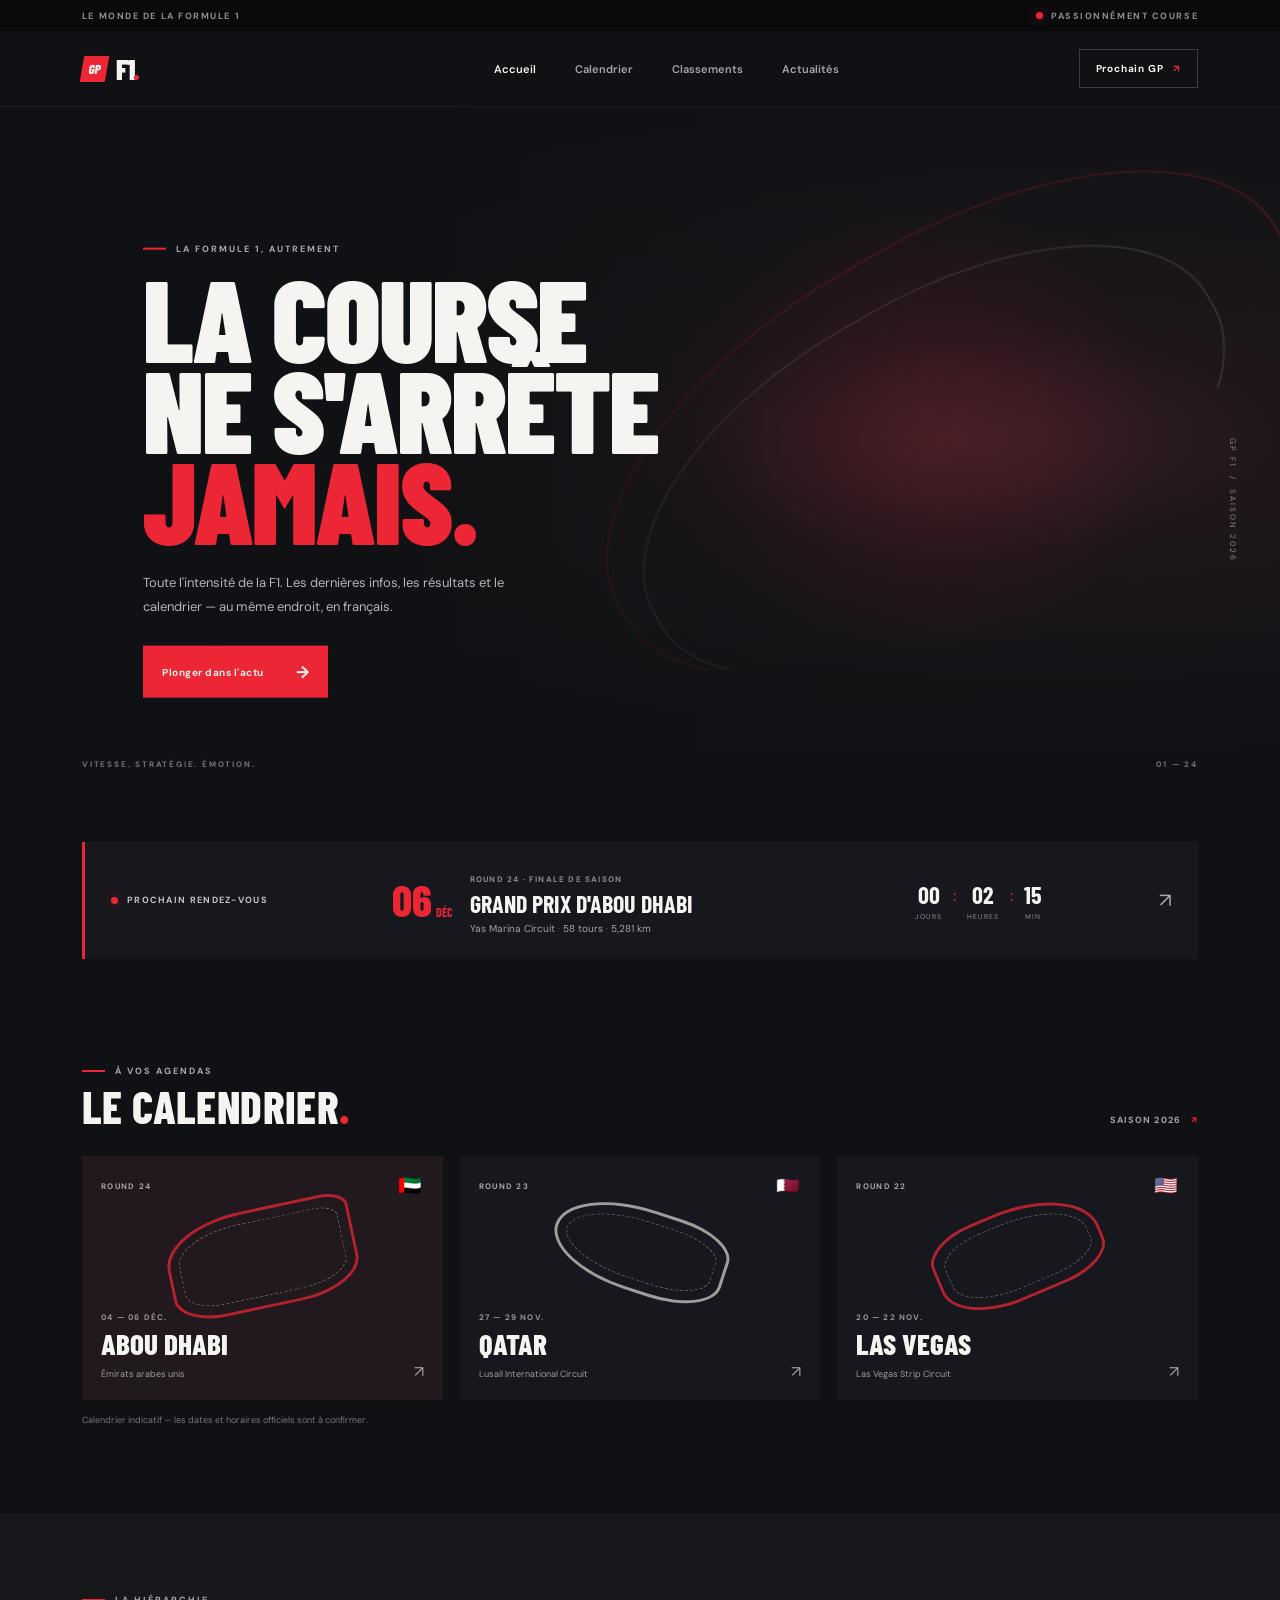
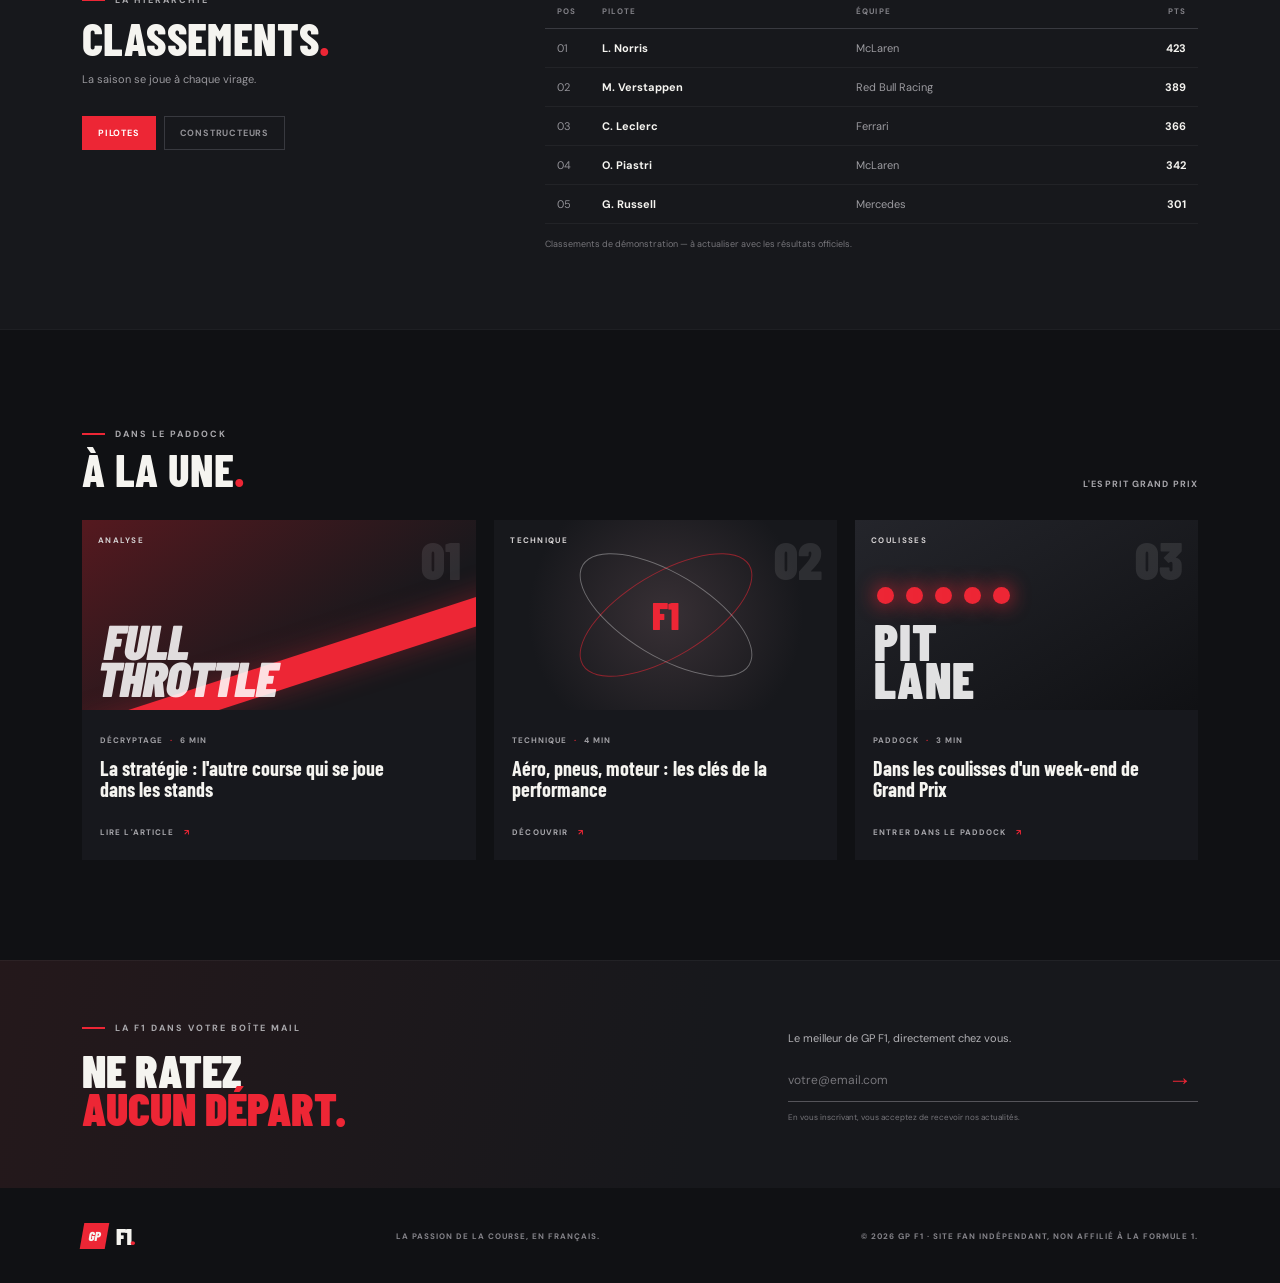
==== index.html @ b5727c36 "Build responsive French GP F1 website" ====
<!doctype html>
<html lang="fr">
<head>
  <meta charset="utf-8">
  <meta name="viewport" content="width=device-width, initial-scale=1">
  <meta name="theme-color" content="#101114">
  <meta name="description" content="GP F1 — l'actu, les calendriers et les résultats de la Formule 1, en français.">
  <title>GP F1 — La course, en français</title>
  <link rel="preconnect" href="https://fonts.googleapis.com">
  <link rel="preconnect" href="https://fonts.gstatic.com" crossorigin>
  <link href="https://fonts.googleapis.com/css2?family=Barlow+Condensed:wght@500;600;700;800;900&family=DM+Sans:wght@400;500;600;700&display=swap" rel="stylesheet">
  <link rel="stylesheet" href="style.css">
  <script src="script.js" defer></script>
</head>
<body>
  <div class="topline"><span>LE MONDE DE LA FORMULE 1</span><span class="topline-right"><span class="live-dot"></span> PASSIONNÉMENT COURSE</span></div>
  <header class="header">
    <a class="brand" href="#accueil" aria-label="GP F1, accueil"><span class="brand-mark">GP</span><span class="brand-name">F1<span class="brand-period">.</span></span></a>
    <button class="menu-toggle" aria-label="Ouvrir le menu" aria-expanded="false"><span></span><span></span></button>
    <nav class="nav" aria-label="Navigation principale">
      <a class="active" href="#accueil">Accueil</a><a href="#calendrier">Calendrier</a><a href="#classements">Classements</a><a href="#actu">Actualités</a>
    </nav>
    <a class="header-cta" href="#calendrier">Prochain GP <span>↗</span></a>
  </header>
  <main>
    <section class="hero" id="accueil">
      <div class="hero-image" aria-hidden="true"><div class="track-line track-one"></div><div class="track-line track-two"></div><div class="hero-glow"></div></div>
      <div class="hero-content">
        <p class="eyebrow"><span class="eyebrow-line"></span> LA FORMULE 1, AUTREMENT</p>
        <h1>LA COURSE<br>NE S'ARRÊTE <span>JAMAIS.</span></h1>
        <p class="hero-copy">Toute l'intensité de la F1. Les dernières infos, les résultats et le calendrier — au même endroit, en français.</p>
        <a class="button button-red" href="#actu">Plonger dans l'actu <span>→</span></a>
      </div>
      <div class="hero-meta"><span>VITESSE. STRATÉGIE. ÉMOTION.</span><span>01 — 24</span></div>
      <div class="hero-side-label">GP F1&nbsp; / &nbsp;SAISON 2026</div>
    </section>

    <section class="next-race section-wrap" aria-label="Prochain Grand Prix">
      <div class="race-label"><span class="live-dot"></span> PROCHAIN RENDEZ-VOUS</div>
      <div class="race-main"><div class="race-date"><strong>06</strong><span> DÉC</span></div><div class="race-info"><span class="race-round">ROUND 24 · FINALE DE SAISON</span><h2>GRAND PRIX D'ABOU DHABI</h2><p>Yas Marina Circuit <span class="muted">·</span> 58 tours <span class="muted">·</span> 5,281 km</p></div></div>
      <div class="countdown"><div><strong id="days">--</strong><span>JOURS</span></div><i>:</i><div><strong id="hours">--</strong><span>HEURES</span></div><i>:</i><div><strong id="minutes">--</strong><span>MIN</span></div></div>
      <a class="arrow-link" href="#calendrier" aria-label="Voir le calendrier">↗</a>
    </section>

    <section class="section-wrap schedule" id="calendrier">
      <div class="section-heading"><div><p class="eyebrow"><span class="eyebrow-line"></span> À VOS AGENDAS</p><h2>LE CALENDRIER<span>.</span></h2></div><a class="text-link" href="#calendrier">SAISON 2026 <span>↗</span></a></div>
      <div class="schedule-grid">
        <article class="gp-card gp-card-featured"><div class="card-top"><span>ROUND 24</span><span class="flag">🇦🇪</span></div><div class="circuit circuit-uae" aria-hidden="true"></div><div class="gp-card-bottom"><div><span class="gp-date">04 — 06 DÉC.</span><h3>ABOU DHABI</h3><span class="gp-country">Émirats arabes unis</span></div><span class="card-arrow">↗</span></div></article>
        <article class="gp-card"><div class="card-top"><span>ROUND 23</span><span class="flag">🇶🇦</span></div><div class="circuit circuit-qatar" aria-hidden="true"></div><div class="gp-card-bottom"><div><span class="gp-date">27 — 29 NOV.</span><h3>QATAR</h3><span class="gp-country">Lusail International Circuit</span></div><span class="card-arrow">↗</span></div></article>
        <article class="gp-card"><div class="card-top"><span>ROUND 22</span><span class="flag">🇺🇸</span></div><div class="circuit circuit-usa" aria-hidden="true"></div><div class="gp-card-bottom"><div><span class="gp-date">20 — 22 NOV.</span><h3>LAS VEGAS</h3><span class="gp-country">Las Vegas Strip Circuit</span></div><span class="card-arrow">↗</span></div></article>
      </div>
      <p class="data-note">Calendrier indicatif — les dates et horaires officiels sont à confirmer.</p>
    </section>

    <section class="standings-band" id="classements"><div class="section-wrap standings-inner"><div class="standings-title"><p class="eyebrow"><span class="eyebrow-line"></span> LA HIÉRARCHIE</p><h2>CLASSEMENTS<span>.</span></h2><p>La saison se joue à chaque virage.</p><div class="tabs" role="tablist"><button class="tab active" role="tab" aria-selected="true" data-table="pilotes">PILOTES</button><button class="tab" role="tab" aria-selected="false" data-table="constructeurs">CONSTRUCTEURS</button></div></div>
    <div class="standings-table-wrap"><table class="standings-table"><thead><tr><th>POS</th><th id="table-label">PILOTE</th><th>ÉQUIPE</th><th>PTS</th></tr></thead><tbody id="standings-body"></tbody></table><p class="data-note">Classements de démonstration — à actualiser avec les résultats officiels.</p></div></div></section>

    <section class="section-wrap news" id="actu"><div class="section-heading"><div><p class="eyebrow"><span class="eyebrow-line"></span> DANS LE PADDOCK</p><h2>À LA UNE<span>.</span></h2></div><span class="text-link">L'ESPRIT GRAND PRIX</span></div><div class="news-grid">
      <article class="news-card news-main"><div class="news-art art-speed"><span class="art-label">ANALYSE</span><span class="art-number">01</span><div class="art-stripe"></div><span class="art-word">FULL<br>THROTTLE</span></div><div class="news-copy"><span class="news-category">DÉCRYPTAGE <i>·</i> 6 MIN</span><h3>La stratégie : l'autre course qui se joue dans les stands</h3><a href="#calendrier" class="text-link">LIRE L'ARTICLE <span>↗</span></a></div></article>
      <article class="news-card"><div class="news-art art-tech"><span class="art-label">TECHNIQUE</span><span class="tech-orbit orbit-a"></span><span class="tech-orbit orbit-b"></span><span class="tech-core">F1</span><span class="art-number">02</span></div><div class="news-copy"><span class="news-category">TECHNIQUE <i>·</i> 4 MIN</span><h3>Aéro, pneus, moteur : les clés de la performance</h3><a href="#classements" class="text-link">DÉCOUVRIR <span>↗</span></a></div></article>
      <article class="news-card"><div class="news-art art-pit"><span class="art-label">COULISSES</span><div class="pit-lights"><i></i><i></i><i></i><i></i><i></i></div><span class="pit-word">PIT<br>LANE</span><span class="art-number">03</span></div><div class="news-copy"><span class="news-category">PADDOCK <i>·</i> 3 MIN</span><h3>Dans les coulisses d'un week-end de Grand Prix</h3><a href="#calendrier" class="text-link">ENTRER DANS LE PADDOCK <span>↗</span></a></div></article>
    </div></section>

    <section class="newsletter"><div class="section-wrap newsletter-inner"><div><p class="eyebrow"><span class="eyebrow-line"></span> LA F1 DANS VOTRE BOÎTE MAIL</p><h2>NE RATEZ<br><span>AUCUN DÉPART.</span></h2></div><form class="newsletter-form" id="newsletter-form"><label for="email">Le meilleur de GP F1, directement chez vous.</label><div class="input-row"><input id="email" type="email" placeholder="votre@email.com" required><button type="submit" aria-label="S'inscrire">→</button></div><p class="form-message" id="form-message">En vous inscrivant, vous acceptez de recevoir nos actualités.</p></form></div></section>
  </main>
  <footer class="footer"><a class="brand" href="#accueil"><span class="brand-mark">GP</span><span class="brand-name">F1<span class="brand-period">.</span></span></a><p>LA PASSION DE LA COURSE, EN FRANÇAIS.</p><span>© 2026 GP F1 · SITE FAN INDÉPENDANT, NON AFFILIÉ À LA FORMULE 1.</span></footer>
</body>
</html>
---- style.css ----
@import url('https://fonts.googleapis.com/css2?family=Barlow+Condensed:wght@500;600;700;800;900&family=DM+Sans:wght@400;500;600;700&display=swap');
:root{--bg:#101114;--panel:#17181d;--panel2:#1d1e23;--red:#ed2635;--white:#f5f4f0;--muted:#96969b;--line:#303137;--display:'Barlow Condensed',Impact,sans-serif;--body:'DM Sans',Arial,sans-serif}*{box-sizing:border-box}html{scroll-behavior:smooth;scroll-padding-top:90px}body{margin:0;background:var(--bg);color:var(--white);font-family:var(--body);-webkit-font-smoothing:antialiased}a{color:inherit;text-decoration:none}.topline{height:31px;padding:0 6.4%;display:flex;align-items:center;justify-content:space-between;background:#0a0a0c;color:#8f8f94;font-size:9px;font-weight:700;letter-spacing:1.55px}.topline-right{display:flex;align-items:center;gap:8px}.live-dot{height:7px;width:7px;border-radius:50%;background:var(--red);display:inline-block;box-shadow:0 0 11px #ed263580}.header{height:76px;padding:0 6.4%;display:flex;align-items:center;justify-content:space-between;border-bottom:1px solid #ffffff0d;position:relative;z-index:5;background:var(--bg)}.brand{display:flex;align-items:center;gap:9px}.brand-mark{background:var(--red);font:800 13px var(--display);padding:5px 7px;letter-spacing:-.3px;transform:skew(-10deg)}.brand-name{font:900 28px var(--display);letter-spacing:-1.6px}.brand-period{color:var(--red)}.nav{display:flex;gap:39px;margin-left:115px}.nav a{font-size:11px;color:#a6a6aa;font-weight:600;transition:color .2s}.nav a:hover,.nav a.active{color:var(--white)}.header-cta{font-size:10px;font-weight:700;letter-spacing:.8px;border:1px solid #3b3b40;padding:12px 16px}.header-cta span,.text-link span{color:var(--red);margin-left:7px}.menu-toggle{display:none}.hero{height:min(690px,76vw);min-height:570px;position:relative;overflow:hidden;background:radial-gradient(ellipse at 75% 48%,#47232a 0,#21171c 23%,#141418 54%,#101114 75%)}.hero:after{content:'';position:absolute;inset:0;background:linear-gradient(90deg,#101114 0%,#101114ed 30%,#1011145c 62%,#10111419 100%),linear-gradient(0deg,#101114 0%,transparent 25%);pointer-events:none}.hero-image{position:absolute;inset:0;overflow:hidden}.hero-glow{position:absolute;width:480px;height:480px;right:9%;top:12%;border-radius:50%;background:radial-gradient(circle,#ed26352c 0,transparent 68%)}.track-line{position:absolute;border:2px solid #ed26353b;border-radius:48%;transform:rotate(-30deg);filter:drop-shadow(0 0 15px #ed263535)}.track-one{width:760px;height:370px;right:-4%;top:19%;clip-path:polygon(0 0,100% 0,100% 75%,0 75%)}.track-two{width:640px;height:320px;right:2%;top:28%;border-color:#ffffff20;clip-path:polygon(0 0,100% 0,100% 75%,0 75%)}.hero-content{position:absolute;z-index:1;left:11.2%;top:50%;transform:translateY(-46%);max-width:620px}.eyebrow{display:flex;align-items:center;gap:10px;color:#aaa9ad;font-size:9px;font-weight:700;letter-spacing:2px;margin:0 0 17px}.eyebrow-line{height:2px;width:23px;background:var(--red)}h1,h2,h3,p{margin-top:0}.hero h1{font:900 clamp(68px,9vw,122px)/.79 var(--display);letter-spacing:-2px;margin:0 0 26px}.hero h1 span{color:var(--red)}.hero-copy{max-width:385px;font-size:13px;line-height:1.85;color:#b5b4b8;margin-bottom:27px}.button{display:inline-flex;align-items:center;gap:32px;padding:15px 19px;font-size:10px;font-weight:700;letter-spacing:.5px}.button-red{background:var(--red)}.button-red span{font-size:17px}.hero-meta{position:absolute;z-index:1;bottom:28px;left:6.4%;right:6.4%;display:flex;justify-content:space-between;color:#737379;font-size:8px;font-weight:700;letter-spacing:1.8px}.hero-side-label{position:absolute;right:3.3%;top:48%;writing-mode:vertical-rl;z-index:1;color:#88878c;font-size:8px;letter-spacing:2px}.section-wrap{width:min(1120px,87.2%);margin:0 auto}.next-race{position:relative;display:grid;grid-template-columns:1fr 1.7fr 1fr 40px;align-items:center;gap:26px;margin-top:45px;padding:24px 26px;background:var(--panel);border-left:3px solid var(--red)}.race-label{font-size:9px;font-weight:700;letter-spacing:1.3px;color:#c5c4c7;display:flex;align-items:center;gap:9px}.race-main{display:flex;align-items:center;gap:17px}.race-date{display:flex;align-items:baseline;color:var(--red);gap:4px}.race-date strong{font:800 44px/.85 var(--display)}.race-date span{font:700 12px var(--display)}.race-round{color:#8e8d92;font-size:8px;letter-spacing:1.2px;font-weight:700}.race-info h2{font:700 24px/.95 var(--display);margin:6px 0}.race-info p{margin:0;color:#a4a3a8;font-size:10px}.muted{color:#666}.countdown{display:flex;align-items:center;justify-content:center;gap:11px}.countdown div{display:grid;gap:3px;text-align:center}.countdown strong{font:700 24px var(--display)}.countdown div span{font-size:7px;letter-spacing:1px;color:#8e8d92}.countdown i{font-style:normal;color:var(--red);margin-top:-10px}.arrow-link{font-size:20px;color:#aaa;text-align:right}.schedule{padding:106px 0 88px}.section-heading{display:flex;align-items:end;justify-content:space-between;margin-bottom:30px}.section-heading .eyebrow{margin-bottom:9px}.section-heading h2,.standings-title h2{font:800 45px/.9 var(--display);letter-spacing:.4px;margin:0}.section-heading h2 span,.standings-title h2 span{color:var(--red)}.text-link{font-size:9px;font-weight:700;letter-spacing:1.1px;color:#a7a6ab}.schedule-grid{display:grid;grid-template-columns:repeat(3,1fr);gap:17px}.gp-card{height:244px;background:var(--panel);position:relative;padding:17px 19px;overflow:hidden;transition:transform .25s,background .25s}.gp-card:hover{transform:translateY(-4px);background:#202126}.gp-card-featured{background:#21191d}.card-top{display:flex;justify-content:space-between;align-items:center;color:#a7a6ab;font-size:8px;letter-spacing:1.3px;font-weight:700;position:relative;z-index:1}.flag{font-size:19px}.circuit{position:absolute;top:52px;left:50%;transform:translateX(-50%);width:190px;height:100px;opacity:.72}.circuit-uae{border:3px solid #ed2635;border-radius:44% 15% 34% 26%;clip-path:polygon(0 0,100% 0,100% 100%,0 100%);transform:translateX(-50%) rotate(-12deg)}.circuit-uae:after{content:'';position:absolute;inset:9px;border:1px dashed #ffffff70;border-radius:40% 15% 30% 23%}.circuit-qatar{width:177px;height:84px;border:3px solid #d5d0ca;border-radius:61% 38% 44% 57%;transform:translateX(-50%) rotate(18deg)}.circuit-qatar:after{content:'';position:absolute;inset:9px;border:1px dashed #ffffff70;border-radius:61% 38% 44% 57%}.circuit-usa{width:171px;height:91px;border:3px solid #ed2635;border-radius:30% 56% 30% 43%;clip-path:polygon(0 0,100% 0,100% 100%,0 100%);transform:translateX(-50%) rotate(-23deg)}.circuit-usa:after{content:'';position:absolute;inset:9px;border:1px dashed #ffffff70;border-radius:30% 56% 30% 43%}.gp-card-bottom{position:absolute;left:19px;right:19px;bottom:18px;display:flex;justify-content:space-between;align-items:end}.gp-date{font-size:8px;color:#96959a;letter-spacing:1.2px;font-weight:700}.gp-card h3{font:800 29px/.95 var(--display);margin:5px 0 4px}.gp-country{font-size:9px;color:#9d9ca1}.card-arrow{color:#9e9da2;font-size:16px}.data-note{font-size:9px;color:#77767b;margin:14px 0 0}.standings-band{background:#17181c;border-top:1px solid #ffffff08;border-bottom:1px solid #ffffff08;padding:79px 0}.standings-inner{display:grid;grid-template-columns:.8fr 1.4fr;gap:8%}.standings-title .eyebrow{margin-bottom:12px}.standings-title h2{margin-bottom:13px}.standings-title>p:not(.eyebrow){font-size:11px;color:#99989d}.tabs{display:flex;gap:8px;margin-top:30px}.tab{background:none;border:1px solid #38393f;color:#929196;padding:10px 15px;font:700 9px var(--body);letter-spacing:.8px;cursor:pointer}.tab.active{background:var(--red);border-color:var(--red);color:white}.standings-table{border-collapse:collapse;width:100%;text-align:left}.standings-table th{color:#828187;font-size:8px;letter-spacing:1.1px;font-weight:700;padding:12px 12px;border-bottom:1px solid #393a40}.standings-table td{padding:12px;border-bottom:1px solid #ffffff0c;font-size:11px}.standings-table td:first-child{color:#939298;width:45px}.standings-table td:nth-child(2){font-weight:700}.standings-table td:last-child{font-weight:700;text-align:right}.standings-table th:last-child{text-align:right}.team-tag{font-size:9px;color:#9c9ba0}.news{padding:98px 0 100px}.news-grid{display:grid;grid-template-columns:1.15fr 1fr 1fr;gap:18px}.news-card{background:var(--panel);min-width:0}.news-art{height:190px;position:relative;overflow:hidden;background:#272126}.art-label{position:absolute;top:15px;left:16px;z-index:1;font-size:8px;font-weight:700;letter-spacing:1.3px;color:#d4d1d2}.art-number{position:absolute;right:15px;top:8px;font:900 52px var(--display);color:#ffffff19}.art-speed{background:linear-gradient(145deg,#55191f,#18181c 68%)}.art-stripe{position:absolute;width:180%;height:28px;background:var(--red);top:97px;left:-20px;transform:rotate(-18deg);box-shadow:0 0 30px #ed263555}.art-word{position:absolute;bottom:13px;left:20px;font:900 49px/.75 var(--display);letter-spacing:-1px;color:#ffffffda;transform:skew(-10deg)}.art-tech{background:radial-gradient(circle at center,#383035,#17181c 70%)}.tech-orbit{position:absolute;border:1px solid #ed26358a;border-radius:50%;width:195px;height:84px;left:50%;top:50%;transform:translate(-50%,-50%) rotate(-31deg)}.orbit-b{transform:translate(-50%,-50%) rotate(31deg);border-color:#ffffff55}.tech-core{position:absolute;left:50%;top:50%;transform:translate(-50%,-50%);font:900 37px var(--display);color:var(--red)}.art-pit{background:linear-gradient(150deg,#24252b,#101114)}.pit-lights{position:absolute;top:67px;left:22px;display:flex;gap:12px}.pit-lights i{width:17px;height:17px;border-radius:50%;background:var(--red);box-shadow:0 0 20px #ed2635}.pit-word{position:absolute;bottom:12px;left:19px;font:900 50px/.76 var(--display);color:#ffffffde;letter-spacing:1px}.news-copy{padding:17px 18px 20px}.news-category{font-size:8px;letter-spacing:1px;color:#a1a0a5;font-weight:700}.news-category i{font-style:normal;color:var(--red);padding:0 4px}.news-copy h3{font:700 20px/1.05 var(--display);margin:10px 0 19px;max-width:310px}.news-copy .text-link{font-size:8px}.newsletter{background:linear-gradient(100deg,#24181b,#17181c 55%);border-top:1px solid #ffffff0b;padding:61px 0}.newsletter-inner{display:flex;align-items:center;justify-content:space-between;gap:40px}.newsletter h2{font:900 46px/.83 var(--display);margin:0}.newsletter h2 span{color:var(--red)}.newsletter-form{width:min(410px,45%)}.newsletter-form label{font-size:11px;color:#b2b1b5}.input-row{margin-top:12px;display:flex;border-bottom:1px solid #55545a}.input-row input{border:0;outline:0;background:none;color:white;padding:13px 0;flex:1;font:12px var(--body)}.input-row input::placeholder{color:#77767b}.input-row button{border:0;background:none;color:var(--red);font-size:24px;cursor:pointer}.form-message{font-size:8px;color:#77767b;margin:10px 0 0}.footer{min-height:95px;padding:22px 6.4%;display:flex;align-items:center;justify-content:space-between;gap:20px}.footer .brand-name{font-size:23px}.footer>p,.footer>span{font-size:8px;letter-spacing:1px;color:#85848a;font-weight:700;margin:0}.footer>span{text-align:right}
@media(max-width:800px){.header{padding:0 5%;height:68px}.nav{margin-left:0;gap:20px}.header-cta{display:none}.hero-content{left:8%}.section-wrap{width:90%}.next-race{grid-template-columns:1fr 1.6fr 1fr;gap:12px;padding:20px}.arrow-link{display:none}.race-label{font-size:8px}.race-info h2{font-size:20px}.countdown{gap:7px}.schedule{padding:80px 0}.gp-card{padding:14px;height:225px}.gp-card-bottom{left:14px;right:14px}.standings-inner{gap:4%;grid-template-columns:.75fr 1.25fr}.news-grid{gap:12px}.news-art{height:160px}.news-copy{padding:14px}.news-copy h3{font-size:18px}}
@media(max-width:600px){.topline{padding:0 5%;font-size:8px}.topline-right{font-size:7px}.header{padding:0 5%}.menu-toggle{display:flex;flex-direction:column;gap:5px;background:none;border:0;padding:10px}.menu-toggle span{width:22px;height:2px;background:#eee}.nav{display:none;position:absolute;top:67px;left:0;right:0;margin:0;padding:20px 5%;background:#15161a;flex-direction:column;gap:20px;border-bottom:1px solid var(--line)}.nav.open{display:flex}.hero{min-height:590px;height:78vh;max-height:700px}.hero:after{background:linear-gradient(90deg,#101114 0%,#101114c9 55%,#10111460),linear-gradient(0deg,#101114 0%,transparent 36%)}.hero-content{left:6%;right:5%;top:46%}.hero h1{font-size:clamp(65px,15vw,90px)}.hero-copy{font-size:12px;max-width:320px}.hero-side-label{display:none}.track-one{right:-70%;top:18%}.track-two{right:-55%;top:27%}.hero-meta{left:6%;right:6%;font-size:7px}.next-race{width:90%;grid-template-columns:1fr auto;gap:14px;margin-top:22px;padding:18px}.race-label{grid-column:1/-1}.race-main{gap:12px}.race-date strong{font-size:38px}.race-info h2{font-size:19px}.race-info p{font-size:9px}.countdown{gap:7px}.countdown strong{font-size:20px}.countdown div span{font-size:6px}.schedule{padding:69px 0}.section-heading h2,.standings-title h2{font-size:39px}.section-heading{margin-bottom:22px}.section-heading>.text-link{font-size:8px}.schedule-grid{grid-template-columns:1fr;gap:11px}.gp-card{height:190px}.circuit{top:39px}.gp-card-bottom{bottom:14px}.gp-card h3{font-size:27px}.standings-band{padding:60px 0}.standings-inner{grid-template-columns:1fr;gap:30px}.standings-title>p:not(.eyebrow){margin-bottom:0}.tabs{margin-top:18px}.standings-table th{padding:10px 7px;font-size:7px}.standings-table td{padding:10px 7px;font-size:10px}.team-tag{font-size:8px}.news{padding:68px 0}.news-grid{grid-template-columns:1fr;gap:14px}.news-art{height:190px}.news-copy{padding:17px}.news-copy h3{font-size:21px}.newsletter{padding:44px 0}.newsletter-inner{display:block}.newsletter h2{font-size:43px}.newsletter-form{width:100%;margin-top:28px}.footer{padding:22px 5%;flex-wrap:wrap}.footer>p{order:3;width:100%}.footer>span{max-width:55%;font-size:7px}}
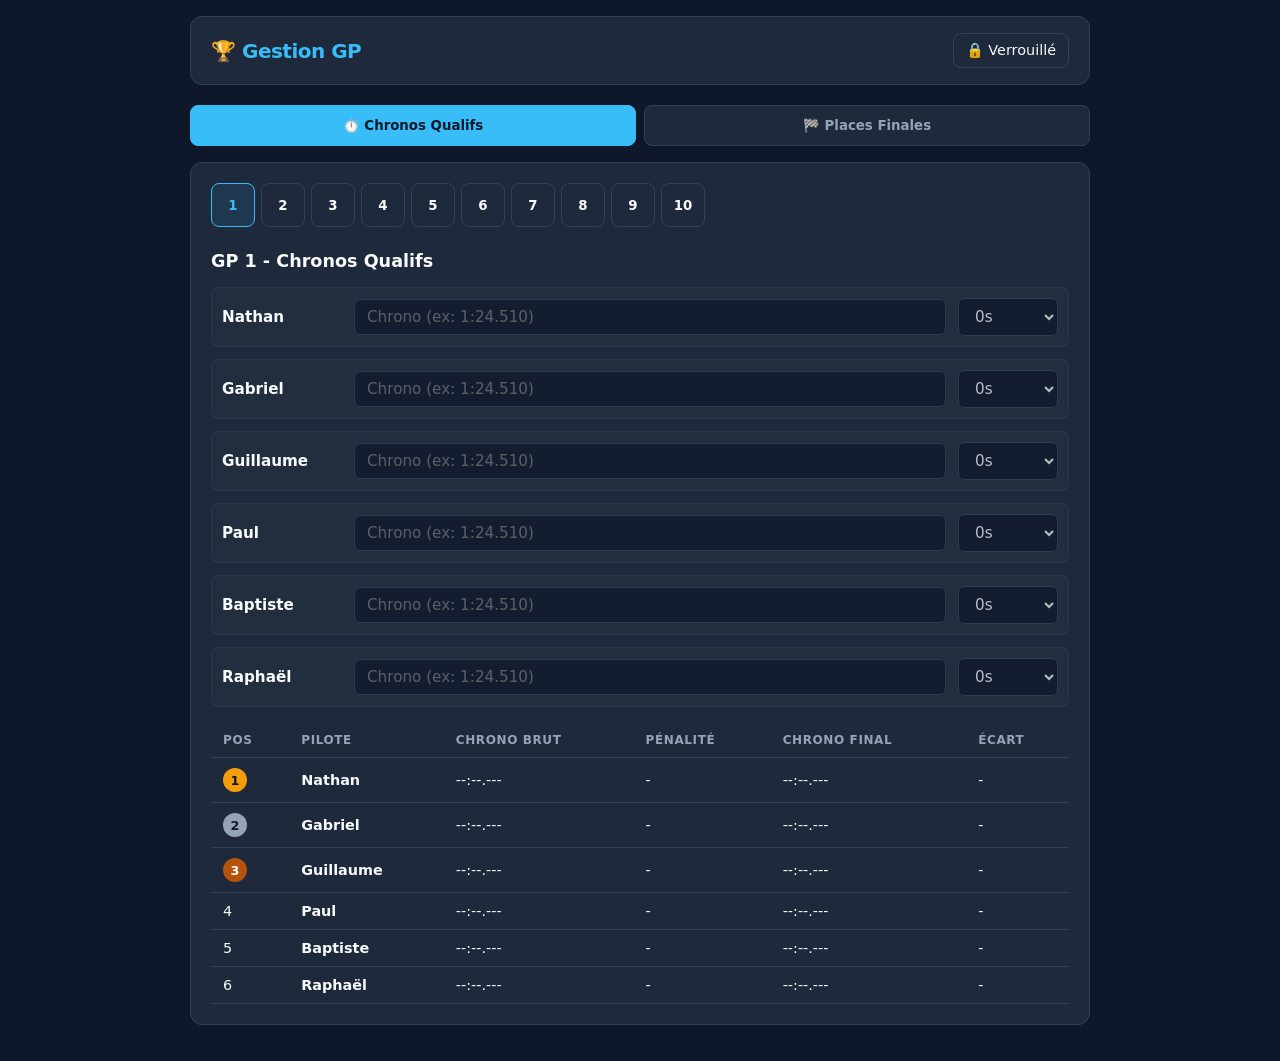
==== commit 858f59a0: "Refactor index.html for improved layout and styles Updated HTML structure and styling for GP F1 page" ====
--- a/index.html
+++ b/index.html
@@ -1,68 +1,584 @@
-<!doctype html>
+<!DOCTYPE html>
 <html lang="fr">
 <head>
-  <meta charset="utf-8">
-  <meta name="viewport" content="width=device-width, initial-scale=1">
-  <meta name="theme-color" content="#101114">
-  <meta name="description" content="GP F1 — l'actu, les calendriers et les résultats de la Formule 1, en français.">
-  <title>GP F1 — La course, en français</title>
-  <link rel="preconnect" href="https://fonts.googleapis.com">
-  <link rel="preconnect" href="https://fonts.gstatic.com" crossorigin>
-  <link href="https://fonts.googleapis.com/css2?family=Barlow+Condensed:wght@500;600;700;800;900&family=DM+Sans:wght@400;500;600;700&display=swap" rel="stylesheet">
-  <link rel="stylesheet" href="style.css">
-  <script src="script.js" defer></script>
+    <meta charset="UTF-8">
+    <meta name="viewport" content="width=device-width, initial-scale=1.0">
+    <title>Suivi GP - Chronos & Places</title>
+    <style>
+        :root {
+            --bg-color: #0f172a;
+            --card-bg: #1e293b;
+            --card-border: #334155;
+            --text-main: #f8fafc;
+            --text-muted: #94a3b8;
+            --accent: #38bdf8;
+            --accent-hover: #0ea5e9;
+            --danger: #ef4444;
+            --success: #22c55e;
+            --gold: #f59e0b;
+            --silver: #94a3b8;
+            --bronze: #b45309;
+        }
+
+        * {
+            box-sizing: border-box;
+            margin: 0;
+            padding: 0;
+            font-family: system-ui, -apple-system, BlinkMacSystemFont, "Segoe UI", Roboto, sans-serif;
+        }
+
+        body {
+            background-color: var(--bg-color);
+            color: var(--text-main);
+            min-height: 100vh;
+            padding: 16px;
+        }
+
+        .container {
+            max-width: 900px;
+            margin: 0 auto;
+        }
+
+        header {
+            display: flex;
+            justify-content: space-between;
+            align-items: center;
+            margin-bottom: 20px;
+            background: var(--card-bg);
+            padding: 16px 20px;
+            border-radius: 12px;
+            border: 1px solid var(--card-border);
+            position: relative;
+        }
+
+        h1 {
+            font-size: 1.25rem;
+            font-weight: 700;
+            letter-spacing: -0.025em;
+            color: var(--accent);
+        }
+
+        .lock-container {
+            position: relative;
+        }
+
+        .lock-btn {
+            background: transparent;
+            border: 1px solid var(--card-border);
+            color: var(--text-main);
+            padding: 8px 12px;
+            border-radius: 8px;
+            cursor: pointer;
+            font-size: 0.9rem;
+            display: flex;
+            align-items: center;
+            gap: 6px;
+            transition: all 0.2s;
+        }
+
+        .lock-btn.unlocked {
+            border-color: var(--success);
+            color: var(--success);
+        }
+
+        .auth-box {
+            display: none;
+            position: absolute;
+            right: 0;
+            top: 50px;
+            background: var(--card-bg);
+            border: 1px solid var(--card-border);
+            padding: 12px;
+            border-radius: 8px;
+            box-shadow: 0 10px 25px rgba(0,0,0,0.5);
+            z-index: 100;
+            width: 220px;
+        }
+
+        .auth-box.active {
+            display: block;
+        }
+
+        .auth-box input {
+            margin-bottom: 8px;
+        }
+
+        .auth-box button {
+            width: 100%;
+            background: var(--accent);
+            border: none;
+            padding: 6px;
+            border-radius: 4px;
+            font-weight: 600;
+            cursor: pointer;
+            color: #0f172a;
+        }
+
+        .main-tabs {
+            display: flex;
+            gap: 8px;
+            margin-bottom: 16px;
+        }
+
+        .main-tab {
+            flex: 1;
+            padding: 12px;
+            background: var(--card-bg);
+            border: 1px solid var(--card-border);
+            color: var(--text-muted);
+            font-weight: 600;
+            border-radius: 8px;
+            cursor: pointer;
+            text-align: center;
+            transition: all 0.2s;
+        }
+
+        .main-tab.active {
+            background: var(--accent);
+            color: #0f172a;
+            border-color: var(--accent);
+        }
+
+        .rounds-nav {
+            display: flex;
+            gap: 6px;
+            overflow-x: auto;
+            padding-bottom: 8px;
+            margin-bottom: 16px;
+        }
+
+        .round-btn {
+            min-width: 44px;
+            height: 44px;
+            display: flex;
+            align-items: center;
+            justify-content: center;
+            background: var(--card-bg);
+            border: 1px solid var(--card-border);
+            color: var(--text-main);
+            font-weight: 600;
+            border-radius: 8px;
+            cursor: pointer;
+            transition: all 0.2s;
+        }
+
+        .round-btn.active {
+            border-color: var(--accent);
+            background: rgba(56, 189, 248, 0.1);
+            color: var(--accent);
+        }
+
+        .panel {
+            display: none;
+            background: var(--card-bg);
+            border: 1px solid var(--card-border);
+            border-radius: 12px;
+            padding: 20px;
+            margin-bottom: 20px;
+        }
+
+        .panel.active {
+            display: block;
+        }
+
+        h2 {
+            font-size: 1.1rem;
+            margin-bottom: 16px;
+            color: var(--text-main);
+            display: flex;
+            justify-content: space-between;
+            align-items: center;
+        }
+
+        .driver-row {
+            display: grid;
+            grid-template-columns: 120px 1fr 100px;
+            gap: 12px;
+            align-items: center;
+            margin-bottom: 12px;
+            background: rgba(255, 255, 255, 0.02);
+            padding: 10px;
+            border-radius: 8px;
+            border: 1px solid rgba(255, 255, 255, 0.05);
+        }
+
+        .driver-name {
+            font-weight: 600;
+            font-size: 0.95rem;
+        }
+
+        input, select {
+            background: var(--bg-color);
+            border: 1px solid var(--card-border);
+            color: var(--text-main);
+            padding: 8px 12px;
+            border-radius: 6px;
+            font-size: 0.95rem;
+            width: 100%;
+        }
+
+        input:focus, select:focus {
+            outline: none;
+            border-color: var(--accent);
+        }
+
+        input:disabled, select:disabled {
+            opacity: 0.7;
+            cursor: not-allowed;
+        }
+
+        .results-table {
+            width: 100%;
+            border-collapse: collapse;
+            margin-top: 16px;
+        }
+
+        .results-table th, .results-table td {
+            padding: 10px 12px;
+            text-align: left;
+            border-bottom: 1px solid var(--card-border);
+            font-size: 0.9rem;
+        }
+
+        .results-table th {
+            color: var(--text-muted);
+            font-weight: 600;
+            text-transform: uppercase;
+            font-size: 0.75rem;
+            letter-spacing: 0.05em;
+        }
+
+        .badge {
+            display: inline-flex;
+            align-items: center;
+            justify-content: center;
+            width: 24px;
+            height: 24px;
+            border-radius: 50%;
+            font-weight: 700;
+            font-size: 0.8rem;
+        }
+
+        .badge-1 { background: var(--gold); color: #0f172a; }
+        .badge-2 { background: var(--silver); color: #0f172a; }
+        .badge-3 { background: var(--bronze); color: #fff; }
+
+        @media(max-width: 600px) {
+            .driver-row {
+                grid-template-columns: 1fr;
+                gap: 8px;
+            }
+        }
+    </style>
 </head>
 <body>
-  <div class="topline"><span>LE MONDE DE LA FORMULE 1</span><span class="topline-right"><span class="live-dot"></span> PASSIONNÉMENT COURSE</span></div>
-  <header class="header">
-    <a class="brand" href="#accueil" aria-label="GP F1, accueil"><span class="brand-mark">GP</span><span class="brand-name">F1<span class="brand-period">.</span></span></a>
-    <button class="menu-toggle" aria-label="Ouvrir le menu" aria-expanded="false"><span></span><span></span></button>
-    <nav class="nav" aria-label="Navigation principale">
-      <a class="active" href="#accueil">Accueil</a><a href="#calendrier">Calendrier</a><a href="#classements">Classements</a><a href="#actu">Actualités</a>
-    </nav>
-    <a class="header-cta" href="#calendrier">Prochain GP <span>↗</span></a>
-  </header>
-  <main>
-    <section class="hero" id="accueil">
-      <div class="hero-image" aria-hidden="true"><div class="track-line track-one"></div><div class="track-line track-two"></div><div class="hero-glow"></div></div>
-      <div class="hero-content">
-        <p class="eyebrow"><span class="eyebrow-line"></span> LA FORMULE 1, AUTREMENT</p>
-        <h1>LA COURSE<br>NE S'ARRÊTE <span>JAMAIS.</span></h1>
-        <p class="hero-copy">Toute l'intensité de la F1. Les dernières infos, les résultats et le calendrier — au même endroit, en français.</p>
-        <a class="button button-red" href="#actu">Plonger dans l'actu <span>→</span></a>
-      </div>
-      <div class="hero-meta"><span>VITESSE. STRATÉGIE. ÉMOTION.</span><span>01 — 24</span></div>
-      <div class="hero-side-label">GP F1&nbsp; / &nbsp;SAISON 2026</div>
-    </section>
-
-    <section class="next-race section-wrap" aria-label="Prochain Grand Prix">
-      <div class="race-label"><span class="live-dot"></span> PROCHAIN RENDEZ-VOUS</div>
-      <div class="race-main"><div class="race-date"><strong>06</strong><span> DÉC</span></div><div class="race-info"><span class="race-round">ROUND 24 · FINALE DE SAISON</span><h2>GRAND PRIX D'ABOU DHABI</h2><p>Yas Marina Circuit <span class="muted">·</span> 58 tours <span class="muted">·</span> 5,281 km</p></div></div>
-      <div class="countdown"><div><strong id="days">--</strong><span>JOURS</span></div><i>:</i><div><strong id="hours">--</strong><span>HEURES</span></div><i>:</i><div><strong id="minutes">--</strong><span>MIN</span></div></div>
-      <a class="arrow-link" href="#calendrier" aria-label="Voir le calendrier">↗</a>
-    </section>
-
-    <section class="section-wrap schedule" id="calendrier">
-      <div class="section-heading"><div><p class="eyebrow"><span class="eyebrow-line"></span> À VOS AGENDAS</p><h2>LE CALENDRIER<span>.</span></h2></div><a class="text-link" href="#calendrier">SAISON 2026 <span>↗</span></a></div>
-      <div class="schedule-grid">
-        <article class="gp-card gp-card-featured"><div class="card-top"><span>ROUND 24</span><span class="flag">🇦🇪</span></div><div class="circuit circuit-uae" aria-hidden="true"></div><div class="gp-card-bottom"><div><span class="gp-date">04 — 06 DÉC.</span><h3>ABOU DHABI</h3><span class="gp-country">Émirats arabes unis</span></div><span class="card-arrow">↗</span></div></article>
-        <article class="gp-card"><div class="card-top"><span>ROUND 23</span><span class="flag">🇶🇦</span></div><div class="circuit circuit-qatar" aria-hidden="true"></div><div class="gp-card-bottom"><div><span class="gp-date">27 — 29 NOV.</span><h3>QATAR</h3><span class="gp-country">Lusail International Circuit</span></div><span class="card-arrow">↗</span></div></article>
-        <article class="gp-card"><div class="card-top"><span>ROUND 22</span><span class="flag">🇺🇸</span></div><div class="circuit circuit-usa" aria-hidden="true"></div><div class="gp-card-bottom"><div><span class="gp-date">20 — 22 NOV.</span><h3>LAS VEGAS</h3><span class="gp-country">Las Vegas Strip Circuit</span></div><span class="card-arrow">↗</span></div></article>
-      </div>
-      <p class="data-note">Calendrier indicatif — les dates et horaires officiels sont à confirmer.</p>
-    </section>
-
-    <section class="standings-band" id="classements"><div class="section-wrap standings-inner"><div class="standings-title"><p class="eyebrow"><span class="eyebrow-line"></span> LA HIÉRARCHIE</p><h2>CLASSEMENTS<span>.</span></h2><p>La saison se joue à chaque virage.</p><div class="tabs" role="tablist"><button class="tab active" role="tab" aria-selected="true" data-table="pilotes">PILOTES</button><button class="tab" role="tab" aria-selected="false" data-table="constructeurs">CONSTRUCTEURS</button></div></div>
-    <div class="standings-table-wrap"><table class="standings-table"><thead><tr><th>POS</th><th id="table-label">PILOTE</th><th>ÉQUIPE</th><th>PTS</th></tr></thead><tbody id="standings-body"></tbody></table><p class="data-note">Classements de démonstration — à actualiser avec les résultats officiels.</p></div></div></section>
-
-    <section class="section-wrap news" id="actu"><div class="section-heading"><div><p class="eyebrow"><span class="eyebrow-line"></span> DANS LE PADDOCK</p><h2>À LA UNE<span>.</span></h2></div><span class="text-link">L'ESPRIT GRAND PRIX</span></div><div class="news-grid">
-      <article class="news-card news-main"><div class="news-art art-speed"><span class="art-label">ANALYSE</span><span class="art-number">01</span><div class="art-stripe"></div><span class="art-word">FULL<br>THROTTLE</span></div><div class="news-copy"><span class="news-category">DÉCRYPTAGE <i>·</i> 6 MIN</span><h3>La stratégie : l'autre course qui se joue dans les stands</h3><a href="#calendrier" class="text-link">LIRE L'ARTICLE <span>↗</span></a></div></article>
-      <article class="news-card"><div class="news-art art-tech"><span class="art-label">TECHNIQUE</span><span class="tech-orbit orbit-a"></span><span class="tech-orbit orbit-b"></span><span class="tech-core">F1</span><span class="art-number">02</span></div><div class="news-copy"><span class="news-category">TECHNIQUE <i>·</i> 4 MIN</span><h3>Aéro, pneus, moteur : les clés de la performance</h3><a href="#classements" class="text-link">DÉCOUVRIR <span>↗</span></a></div></article>
-      <article class="news-card"><div class="news-art art-pit"><span class="art-label">COULISSES</span><div class="pit-lights"><i></i><i></i><i></i><i></i><i></i></div><span class="pit-word">PIT<br>LANE</span><span class="art-number">03</span></div><div class="news-copy"><span class="news-category">PADDOCK <i>·</i> 3 MIN</span><h3>Dans les coulisses d'un week-end de Grand Prix</h3><a href="#calendrier" class="text-link">ENTRER DANS LE PADDOCK <span>↗</span></a></div></article>
-    </div></section>
-
-    <section class="newsletter"><div class="section-wrap newsletter-inner"><div><p class="eyebrow"><span class="eyebrow-line"></span> LA F1 DANS VOTRE BOÎTE MAIL</p><h2>NE RATEZ<br><span>AUCUN DÉPART.</span></h2></div><form class="newsletter-form" id="newsletter-form"><label for="email">Le meilleur de GP F1, directement chez vous.</label><div class="input-row"><input id="email" type="email" placeholder="votre@email.com" required><button type="submit" aria-label="S'inscrire">→</button></div><p class="form-message" id="form-message">En vous inscrivant, vous acceptez de recevoir nos actualités.</p></form></div></section>
-  </main>
-  <footer class="footer"><a class="brand" href="#accueil"><span class="brand-mark">GP</span><span class="brand-name">F1<span class="brand-period">.</span></span></a><p>LA PASSION DE LA COURSE, EN FRANÇAIS.</p><span>© 2026 GP F1 · SITE FAN INDÉPENDANT, NON AFFILIÉ À LA FORMULE 1.</span></footer>
+
+<div class="container">
+    <header>
+        <h1>🏆 Gestion GP</h1>
+        <div class="lock-container">
+            <button class="lock-btn" id="lockBtn" onclick="toggleLockClick()">🔒 Verrouillé</button>
+            <div class="auth-box" id="authBox">
+                <input type="password" id="pwdInput" placeholder="Mot de passe" onkeydown="checkEnter(event)">
+                <button onclick="submitPassword()">Valider</button>
+            </div>
+        </div>
+    </header>
+
+    <div class="main-tabs">
+        <button class="main-tab active" onclick="switchMainTab('qualif')">⏱️ Chronos Qualifs</button>
+        <button class="main-tab" onclick="switchMainTab('places')">🏁 Places Finales</button>
+    </div>
+
+    <!-- ONGLET 1 : CHRONOS QUALIFS -->
+    <div id="tab-qualif" class="panel active">
+        <div class="rounds-nav" id="qualifRoundsNav"></div>
+        <div id="qualifContent"></div>
+    </div>
+
+    <!-- ONGLET 2 : PLACES FINALES -->
+    <div id="tab-places" class="panel">
+        <div class="rounds-nav" id="placesRoundsNav"></div>
+        <div id="placesContent"></div>
+    </div>
+</div>
+
+<script>
+    const drivers = ["Nathan", "Gabriel", "Guillaume", "Paul", "Baptiste", "Raphaël"];
+    let currentMainTab = 'qualif';
+    let currentRound = 1;
+    let isUnlocked = false;
+
+    let qualifData = JSON.parse(localStorage.getItem('gp_qualif_data')) || {};
+    let placesData = JSON.parse(localStorage.getItem('gp_places_data')) || {};
+
+    function init() {
+        renderRoundsNav();
+        renderQualifPanel();
+        renderPlacesPanel();
+    }
+
+    function toggleLockClick() {
+        if (!isUnlocked) {
+            let box = document.getElementById('authBox');
+            box.classList.toggle('active');
+            if (box.classList.contains('active')) {
+                document.getElementById('pwdInput').focus();
+            }
+        } else {
+            isUnlocked = false;
+            document.getElementById('lockBtn').innerHTML = "🔒 Verrouillé";
+            document.getElementById('lockBtn').classList.remove('unlocked');
+            refreshInputsState();
+        }
+    }
+
+    function checkEnter(e) {
+        if (e.key === 'Enter') {
+            submitPassword();
+        }
+    }
+
+    function submitPassword() {
+        let pwd = document.getElementById('pwdInput').value;
+        if (pwd === "gab173") {
+            isUnlocked = true;
+            document.getElementById('lockBtn').innerHTML = "🔓 Déverrouillé";
+            document.getElementById('lockBtn').classList.add('unlocked');
+            document.getElementById('authBox').classList.remove('active');
+            document.getElementById('pwdInput').value = '';
+            refreshInputsState();
+        } else {
+            alert("Mot de passe incorrect.");
+        }
+    }
+
+    function refreshInputsState() {
+        const inputs = document.querySelectorAll('input, select');
+        inputs.forEach(el => {
+            if (el.id !== 'pwdInput') el.disabled = !isUnlocked;
+        });
+    }
+
+    function switchMainTab(tab) {
+        currentMainTab = tab;
+        document.querySelectorAll('.main-tab').forEach(el => el.classList.remove('active'));
+        if (tab === 'qualif') {
+            document.querySelectorAll('.main-tab')[0].classList.add('active');
+            document.getElementById('tab-qualif').classList.add('active');
+            document.getElementById('tab-places').classList.remove('active');
+        } else {
+            document.querySelectorAll('.main-tab')[1].classList.add('active');
+            document.getElementById('tab-qualif').classList.remove('active');
+            document.getElementById('tab-places').classList.add('active');
+        }
+        renderRoundsNav();
+    }
+
+    function switchRound(round) {
+        currentRound = round;
+        renderRoundsNav();
+        renderQualifPanel();
+        renderPlacesPanel();
+    }
+
+    function renderRoundsNav() {
+        const navId = currentMainTab === 'qualif' ? 'qualifRoundsNav' : 'placesRoundsNav';
+        let html = '';
+        for (let i = 1; i <= 10; i++) {
+            html += `<button class="round-btn ${i === currentRound ? 'active' : ''}" onclick="switchRound(${i})">${i}</button>`;
+        }
+        document.getElementById(navId).innerHTML = html;
+    }
+
+    function parseTimeToSeconds(timeStr) {
+        if (!timeStr) return Infinity;
+        timeStr = timeStr.trim().replace(',', '.');
+        if (timeStr.includes(':')) {
+            const parts = timeStr.split(':');
+            const mins = parseFloat(parts[0]) || 0;
+            const secs = parseFloat(parts[1]) || 0;
+            return mins * 60 + secs;
+        }
+        return parseFloat(timeStr) || Infinity;
+    }
+
+    function formatSeconds(sec) {
+        if (sec === Infinity || isNaN(sec)) return "--:--.---";
+        let mins = Math.floor(sec / 60);
+        let remainder = (sec % 60).toFixed(3);
+        if (remainder < 10) remainder = "0" + remainder;
+        return mins > 0 ? `${mins}:${remainder}` : `${remainder}s`;
+    }
+
+    // GESTION QUALIFS
+    function handleQualifInput(driver, field, value) {
+        if (!qualifData[currentRound]) qualifData[currentRound] = {};
+        if (!qualifData[currentRound][driver]) qualifData[currentRound][driver] = { time: '', penalty: 0 };
+        qualifData[currentRound][driver][field] = value;
+        localStorage.setItem('gp_qualif_data', JSON.stringify(qualifData));
+        updateQualifTable();
+    }
+
+    function renderQualifPanel() {
+        if (!qualifData[currentRound]) qualifData[currentRound] = {};
+        let html = `<h2><span>GP ${currentRound} - Chronos Qualifs</span></h2>`;
+
+        drivers.forEach(driver => {
+            let data = qualifData[currentRound][driver] || { time: '', penalty: 0 };
+            html += `
+                <div class="driver-row">
+                    <div class="driver-name">${driver}</div>
+                    <div>
+                        <input type="text" placeholder="Chrono (ex: 1:24.510)" value="${data.time || ''}" 
+                            oninput="handleQualifInput('${driver}', 'time', this.value)" ${!isUnlocked ? 'disabled' : ''}>
+                    </div>
+                    <div>
+                        <select onchange="handleQualifInput('${driver}', 'penalty', parseFloat(this.value))" ${!isUnlocked ? 'disabled' : ''}>
+                            <option value="0" ${data.penalty == 0 ? 'selected' : ''}>0s</option>
+                            <option value="5" ${data.penalty == 5 ? 'selected' : ''}>+5s</option>
+                            <option value="10" ${data.penalty == 10 ? 'selected' : ''}>+10s</option>
+                            <option value="20" ${data.penalty == 20 ? 'selected' : ''}>+20s</option>
+                        </select>
+                    </div>
+                </div>
+            `;
+        });
+
+        html += `<div id="qualifTableContainer"></div>`;
+        document.getElementById('qualifContent').innerHTML = html;
+        updateQualifTable();
+    }
+
+    function updateQualifTable() {
+        let roundData = qualifData[currentRound] || {};
+        let processed = drivers.map(driver => {
+            let d = roundData[driver] || { time: '', penalty: 0 };
+            let rawSec = parseTimeToSeconds(d.time);
+            let totalSec = rawSec === Infinity ? Infinity : rawSec + (d.penalty || 0);
+            return { driver, timeStr: d.time, penalty: d.penalty || 0, totalSec };
+        });
+
+        processed.sort((a, b) => a.totalSec - b.totalSec);
+
+        let tableHtml = `
+            <table class="results-table">
+                <thead>
+                    <tr>
+                        <th>Pos</th>
+                        <th>Pilote</th>
+                        <th>Chrono Brut</th>
+                        <th>Pénalité</th>
+                        <th>Chrono Final</th>
+                        <th>Écart</th>
+                    </tr>
+                </thead>
+                <tbody>
+        `;
+
+        let leaderSec = processed[0] && processed[0].totalSec !== Infinity ? processed[0].totalSec : null;
+
+        processed.forEach((item, index) => {
+            let posBadge = index < 3 ? `<span class="badge badge-${index+1}">${index+1}</span>` : `${index+1}`;
+            let diff = "";
+            if (item.totalSec === Infinity) {
+                diff = "-";
+            } else if (index === 0) {
+                diff = "Leader";
+            } else {
+                let gap = (item.totalSec - leaderSec).toFixed(3);
+                diff = `+${gap}s`;
+            }
+
+            tableHtml += `
+                <tr>
+                    <td>${posBadge}</td>
+                    <td><strong>${item.driver}</strong></td>
+                    <td>${item.timeStr || '--:--.---'}</td>
+                    <td>${item.penalty > 0 ? '+' + item.penalty + 's' : '-'}</td>
+                    <td>${formatSeconds(item.totalSec)}</td>
+                    <td>${diff}</td>
+                </tr>
+            `;
+        });
+
+        tableHtml += `</tbody></table>`;
+        let container = document.getElementById('qualifTableContainer');
+        if (container) container.innerHTML = tableHtml;
+    }
+
+    // GESTION PLACES FINALES
+    function handlePlaceInput(driver, place) {
+        if (!placesData[currentRound]) placesData[currentRound] = {};
+        placesData[currentRound][driver] = place;
+        localStorage.setItem('gp_places_data', JSON.stringify(placesData));
+        updatePlacesTable();
+    }
+
+    function renderPlacesPanel() {
+        if (!placesData[currentRound]) placesData[currentRound] = {};
+        let html = `<h2><span>GP ${currentRound} - Places Finales</span></h2>`;
+
+        drivers.forEach(driver => {
+            let currentPlace = placesData[currentRound][driver] || '';
+            html += `
+                <div class="driver-row">
+                    <div class="driver-name">${driver}</div>
+                    <div style="grid-column: span 2;">
+                        <select onchange="handlePlaceInput('${driver}', this.value)" ${!isUnlocked ? 'disabled' : ''}>
+                            <option value="">Sélectionner la place finale</option>
+                            <option value="1er" ${currentPlace === '1er' ? 'selected' : ''}>1er</option>
+                            <option value="2e" ${currentPlace === '2e' ? 'selected' : ''}>2e</option>
+                            <option value="3e" ${currentPlace === '3e' ? 'selected' : ''}>3e</option>
+                            <option value="4e" ${currentPlace === '4e' ? 'selected' : ''}>4e</option>
+                            <option value="5e" ${currentPlace === '5e' ? 'selected' : ''}>5e</option>
+                            <option value="6e" ${currentPlace === '6e' ? 'selected' : ''}>6e</option>
+                        </select>
+                    </div>
+                </div>
+            `;
+        });
+
+        html += `<div id="placesTableContainer"></div>`;
+        document.getElementById('placesContent').innerHTML = html;
+        updatePlacesTable();
+    }
+
+    function updatePlacesTable() {
+        let roundData = placesData[currentRound] || {};
+        let tableHtml = `
+            <table class="results-table" style="margin-top: 20px;">
+                <thead>
+                    <tr>
+                        <th>Pilote</th>
+                        <th>Place Finale</th>
+                    </tr>
+                </thead>
+                <tbody>
+        `;
+
+    drivers.forEach(driver => {
+            let place = roundData[driver] || '-';
+            let badgeClass = '';
+            if (place === '1er') badgeClass = 'badge badge-1';
+            else if (place === '2e') badgeClass = 'badge badge-2';
+            else if (place === '3e') badgeClass = 'badge badge-3';
+
+            tableHtml += `
+                <tr>
+                    <td><strong>${driver}</strong></td>
+                    <td>${badgeClass ? `<span class="${badgeClass}">${place}</span>` : place}</td>
+                </tr>
+            `;
+        });
+
+        tableHtml += `</tbody></table>`;
+        let container = document.getElementById('placesTableContainer');
+        if (container) container.innerHTML = tableHtml;
+    }
+
+    window.onload = init;
+</script>
+
 </body>
 </html>
